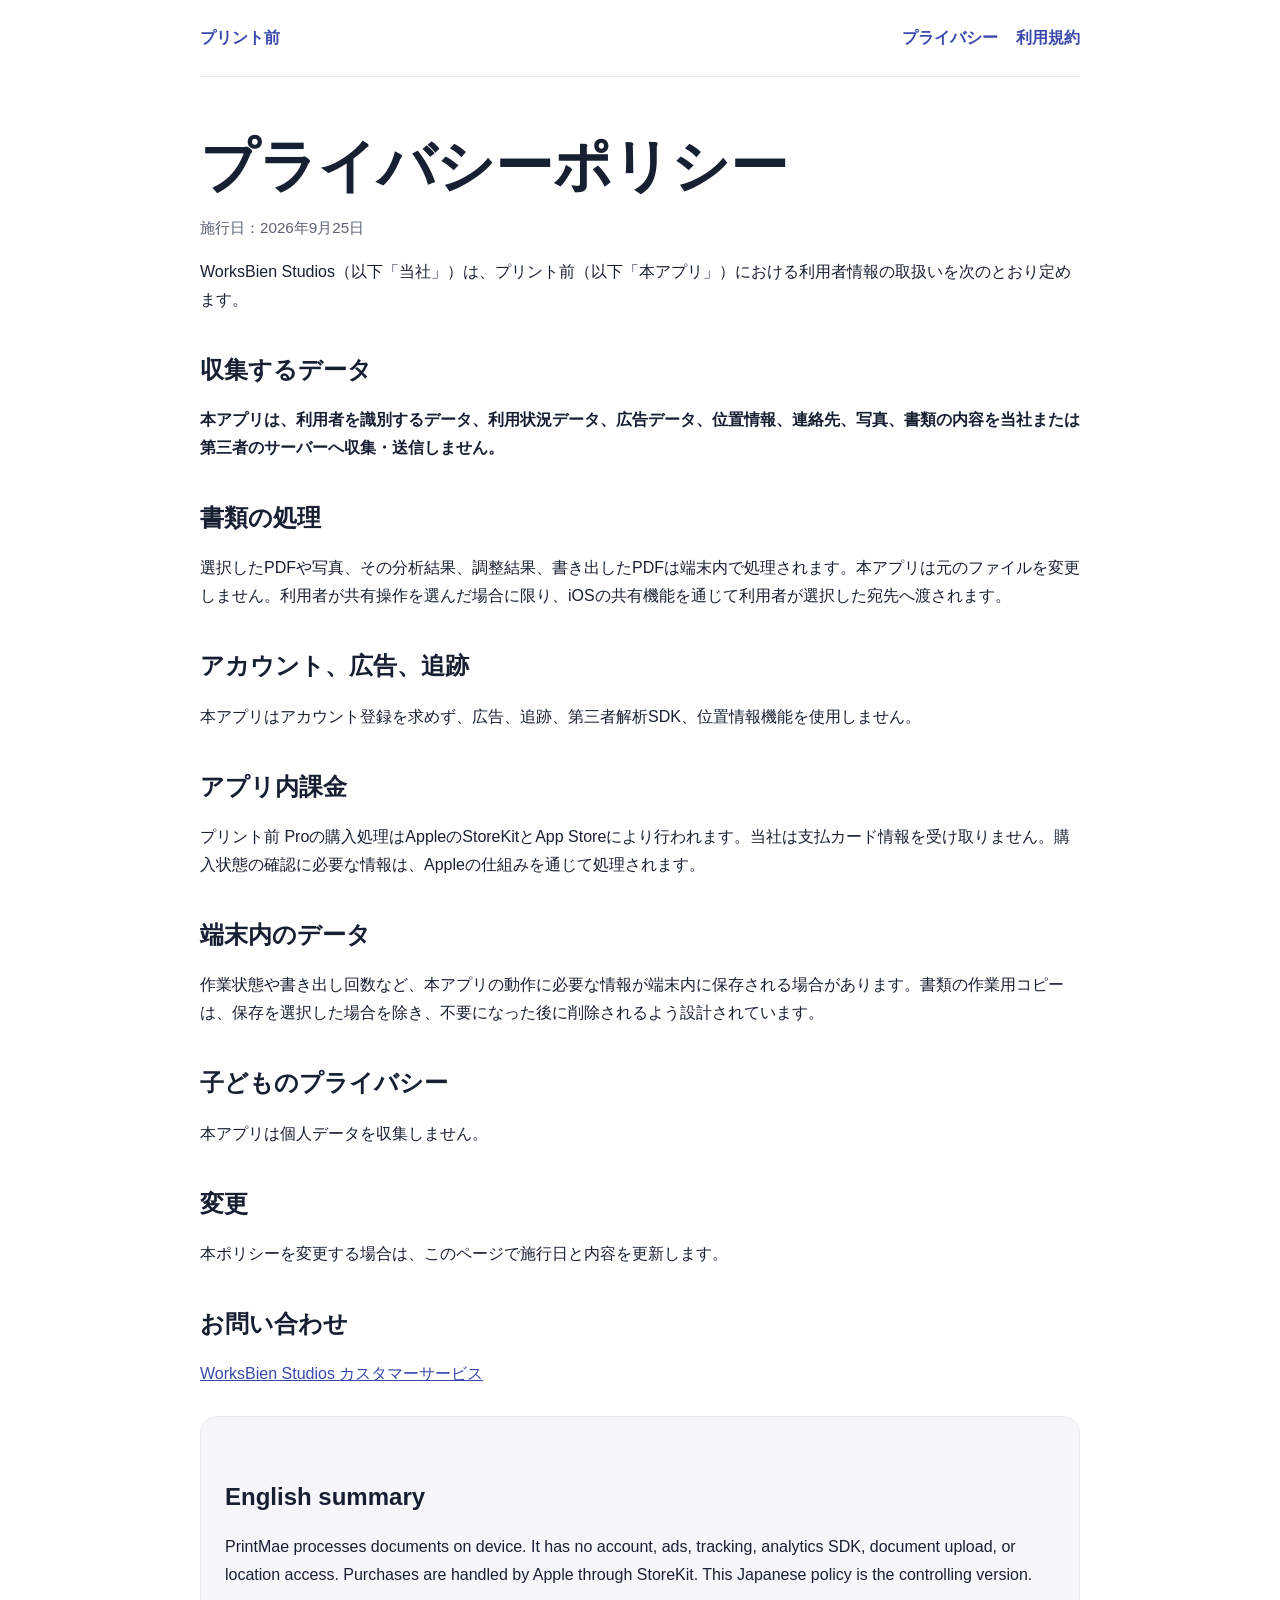
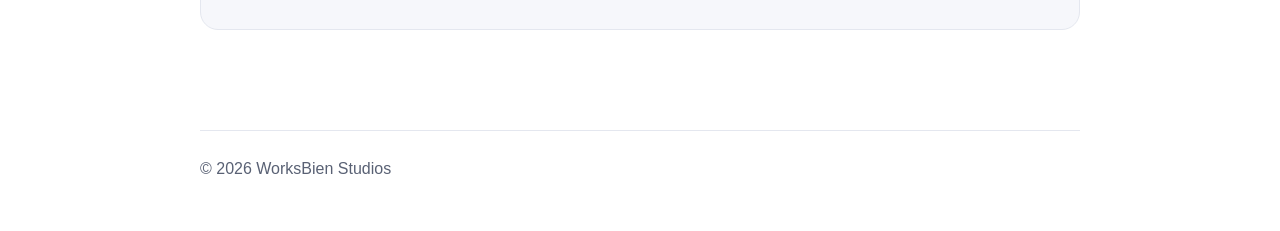
==== docs/privacy/index.html @ 2dfe142c "Publish PrintMae privacy policy" ====
<!doctype html><html lang="ja"><head><meta charset="utf-8"><meta name="viewport" content="width=device-width,initial-scale=1"><title>プライバシーポリシー｜プリント前</title><link rel="stylesheet" href="../styles.css"></head><body><header><a href="../">プリント前</a><nav><a href="../privacy/">プライバシー</a><a href="../terms/">利用規約</a></nav></header><main><h1>プライバシーポリシー</h1><p class="meta">施行日：2026年9月25日</p><p>WorksBien Studios（以下「当社」）は、プリント前（以下「本アプリ」）における利用者情報の取扱いを次のとおり定めます。</p><h2>収集するデータ</h2><p><strong>本アプリは、利用者を識別するデータ、利用状況データ、広告データ、位置情報、連絡先、写真、書類の内容を当社または第三者のサーバーへ収集・送信しません。</strong></p><h2>書類の処理</h2><p>選択したPDFや写真、その分析結果、調整結果、書き出したPDFは端末内で処理されます。本アプリは元のファイルを変更しません。利用者が共有操作を選んだ場合に限り、iOSの共有機能を通じて利用者が選択した宛先へ渡されます。</p><h2>アカウント、広告、追跡</h2><p>本アプリはアカウント登録を求めず、広告、追跡、第三者解析SDK、位置情報機能を使用しません。</p><h2>アプリ内課金</h2><p>プリント前 Proの購入処理はAppleのStoreKitとApp Storeにより行われます。当社は支払カード情報を受け取りません。購入状態の確認に必要な情報は、Appleの仕組みを通じて処理されます。</p><h2>端末内のデータ</h2><p>作業状態や書き出し回数など、本アプリの動作に必要な情報が端末内に保存される場合があります。書類の作業用コピーは、保存を選択した場合を除き、不要になった後に削除されるよう設計されています。</p><h2>子どものプライバシー</h2><p>本アプリは個人データを収集しません。</p><h2>変更</h2><p>本ポリシーを変更する場合は、このページで施行日と内容を更新します。</p><h2>お問い合わせ</h2><p><a href="https://worksbienstudios.com/customerservice">WorksBien Studios カスタマーサービス</a></p><div class="card"><h2>English summary</h2><p>PrintMae processes documents on device. It has no account, ads, tracking, analytics SDK, document upload, or location access. Purchases are handled by Apple through StoreKit. This Japanese policy is the controlling version.</p></div></main><footer>© 2026 WorksBien Studios</footer></body></html>
---- docs/styles.css ----
:root{color-scheme:light;--ink:#172033;--muted:#596174;--brand:#3949ab;--line:#e4e7ef;--wash:#f6f7fb}*{box-sizing:border-box}body{margin:0;color:var(--ink);font:16px/1.75 -apple-system,BlinkMacSystemFont,"Hiragino Sans","Yu Gothic",sans-serif;background:#fff}header,main,footer{width:min(880px,calc(100% - 40px));margin:auto}header{display:flex;justify-content:space-between;align-items:center;padding:24px 0;border-bottom:1px solid var(--line)}nav{display:flex;gap:18px}a{color:var(--brand)}header a{text-decoration:none;font-weight:700}main{padding:56px 0 72px}h1{font-size:clamp(2rem,7vw,3.6rem);line-height:1.15;margin:0 0 16px}h2{margin-top:40px;line-height:1.35}.lead{font-size:1.2rem;color:var(--muted);max-width:720px}.card{background:var(--wash);border:1px solid var(--line);border-radius:18px;padding:24px;margin:28px 0}.meta{color:var(--muted);font-size:.95rem}footer{padding:24px 0 48px;border-top:1px solid var(--line);color:var(--muted)}ul{padding-left:1.3rem}
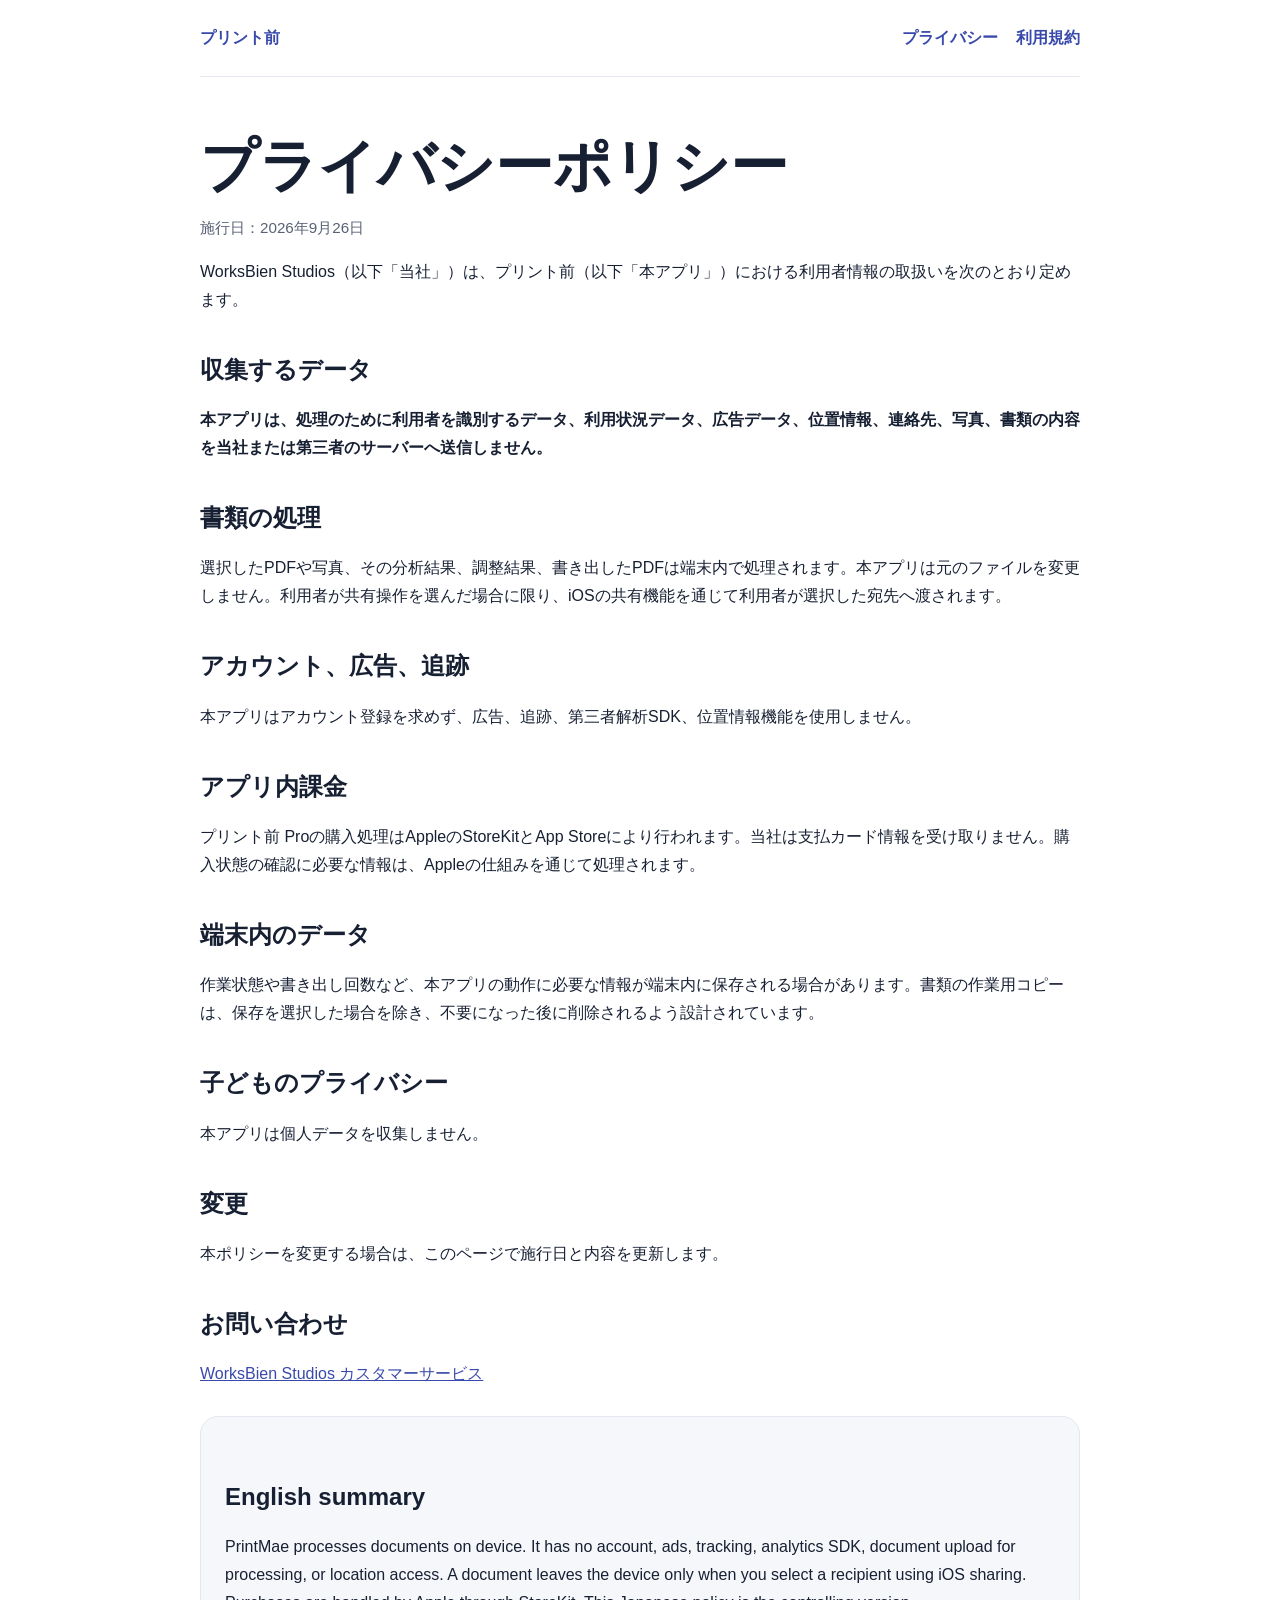
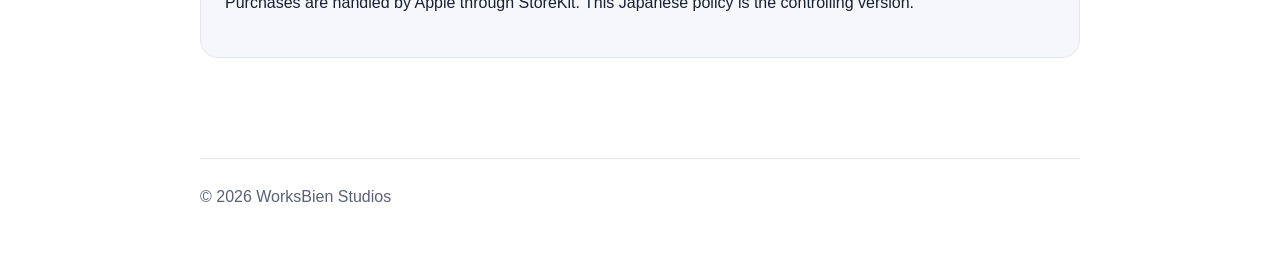
==== commit a16bbfbd: "Align document sharing wording with iOS flow" ====
--- a/docs/privacy/index.html
+++ b/docs/privacy/index.html
@@ -1 +1 @@
-<!doctype html><html lang="ja"><head><meta charset="utf-8"><meta name="viewport" content="width=device-width,initial-scale=1"><title>プライバシーポリシー｜プリント前</title><link rel="stylesheet" href="../styles.css"></head><body><header><a href="../">プリント前</a><nav><a href="../privacy/">プライバシー</a><a href="../terms/">利用規約</a></nav></header><main><h1>プライバシーポリシー</h1><p class="meta">施行日：2026年9月25日</p><p>WorksBien Studios（以下「当社」）は、プリント前（以下「本アプリ」）における利用者情報の取扱いを次のとおり定めます。</p><h2>収集するデータ</h2><p><strong>本アプリは、利用者を識別するデータ、利用状況データ、広告データ、位置情報、連絡先、写真、書類の内容を当社または第三者のサーバーへ収集・送信しません。</strong></p><h2>書類の処理</h2><p>選択したPDFや写真、その分析結果、調整結果、書き出したPDFは端末内で処理されます。本アプリは元のファイルを変更しません。利用者が共有操作を選んだ場合に限り、iOSの共有機能を通じて利用者が選択した宛先へ渡されます。</p><h2>アカウント、広告、追跡</h2><p>本アプリはアカウント登録を求めず、広告、追跡、第三者解析SDK、位置情報機能を使用しません。</p><h2>アプリ内課金</h2><p>プリント前 Proの購入処理はAppleのStoreKitとApp Storeにより行われます。当社は支払カード情報を受け取りません。購入状態の確認に必要な情報は、Appleの仕組みを通じて処理されます。</p><h2>端末内のデータ</h2><p>作業状態や書き出し回数など、本アプリの動作に必要な情報が端末内に保存される場合があります。書類の作業用コピーは、保存を選択した場合を除き、不要になった後に削除されるよう設計されています。</p><h2>子どものプライバシー</h2><p>本アプリは個人データを収集しません。</p><h2>変更</h2><p>本ポリシーを変更する場合は、このページで施行日と内容を更新します。</p><h2>お問い合わせ</h2><p><a href="https://worksbienstudios.com/customerservice">WorksBien Studios カスタマーサービス</a></p><div class="card"><h2>English summary</h2><p>PrintMae processes documents on device. It has no account, ads, tracking, analytics SDK, document upload, or location access. Purchases are handled by Apple through StoreKit. This Japanese policy is the controlling version.</p></div></main><footer>© 2026 WorksBien Studios</footer></body></html>
+<!doctype html><html lang="ja"><head><meta charset="utf-8"><meta name="viewport" content="width=device-width,initial-scale=1"><title>プライバシーポリシー｜プリント前</title><link rel="stylesheet" href="../styles.css"></head><body><header><a href="../">プリント前</a><nav><a href="../privacy/">プライバシー</a><a href="../terms/">利用規約</a></nav></header><main><h1>プライバシーポリシー</h1><p class="meta">施行日：2026年9月26日</p><p>WorksBien Studios（以下「当社」）は、プリント前（以下「本アプリ」）における利用者情報の取扱いを次のとおり定めます。</p><h2>収集するデータ</h2><p><strong>本アプリは、処理のために利用者を識別するデータ、利用状況データ、広告データ、位置情報、連絡先、写真、書類の内容を当社または第三者のサーバーへ送信しません。</strong></p><h2>書類の処理</h2><p>選択したPDFや写真、その分析結果、調整結果、書き出したPDFは端末内で処理されます。本アプリは元のファイルを変更しません。利用者が共有操作を選んだ場合に限り、iOSの共有機能を通じて利用者が選択した宛先へ渡されます。</p><h2>アカウント、広告、追跡</h2><p>本アプリはアカウント登録を求めず、広告、追跡、第三者解析SDK、位置情報機能を使用しません。</p><h2>アプリ内課金</h2><p>プリント前 Proの購入処理はAppleのStoreKitとApp Storeにより行われます。当社は支払カード情報を受け取りません。購入状態の確認に必要な情報は、Appleの仕組みを通じて処理されます。</p><h2>端末内のデータ</h2><p>作業状態や書き出し回数など、本アプリの動作に必要な情報が端末内に保存される場合があります。書類の作業用コピーは、保存を選択した場合を除き、不要になった後に削除されるよう設計されています。</p><h2>子どものプライバシー</h2><p>本アプリは個人データを収集しません。</p><h2>変更</h2><p>本ポリシーを変更する場合は、このページで施行日と内容を更新します。</p><h2>お問い合わせ</h2><p><a href="https://worksbienstudios.com/customerservice">WorksBien Studios カスタマーサービス</a></p><div class="card"><h2>English summary</h2><p>PrintMae processes documents on device. It has no account, ads, tracking, analytics SDK, document upload for processing, or location access. A document leaves the device only when you select a recipient using iOS sharing. Purchases are handled by Apple through StoreKit. This Japanese policy is the controlling version.</p></div></main><footer>© 2026 WorksBien Studios</footer></body></html>
